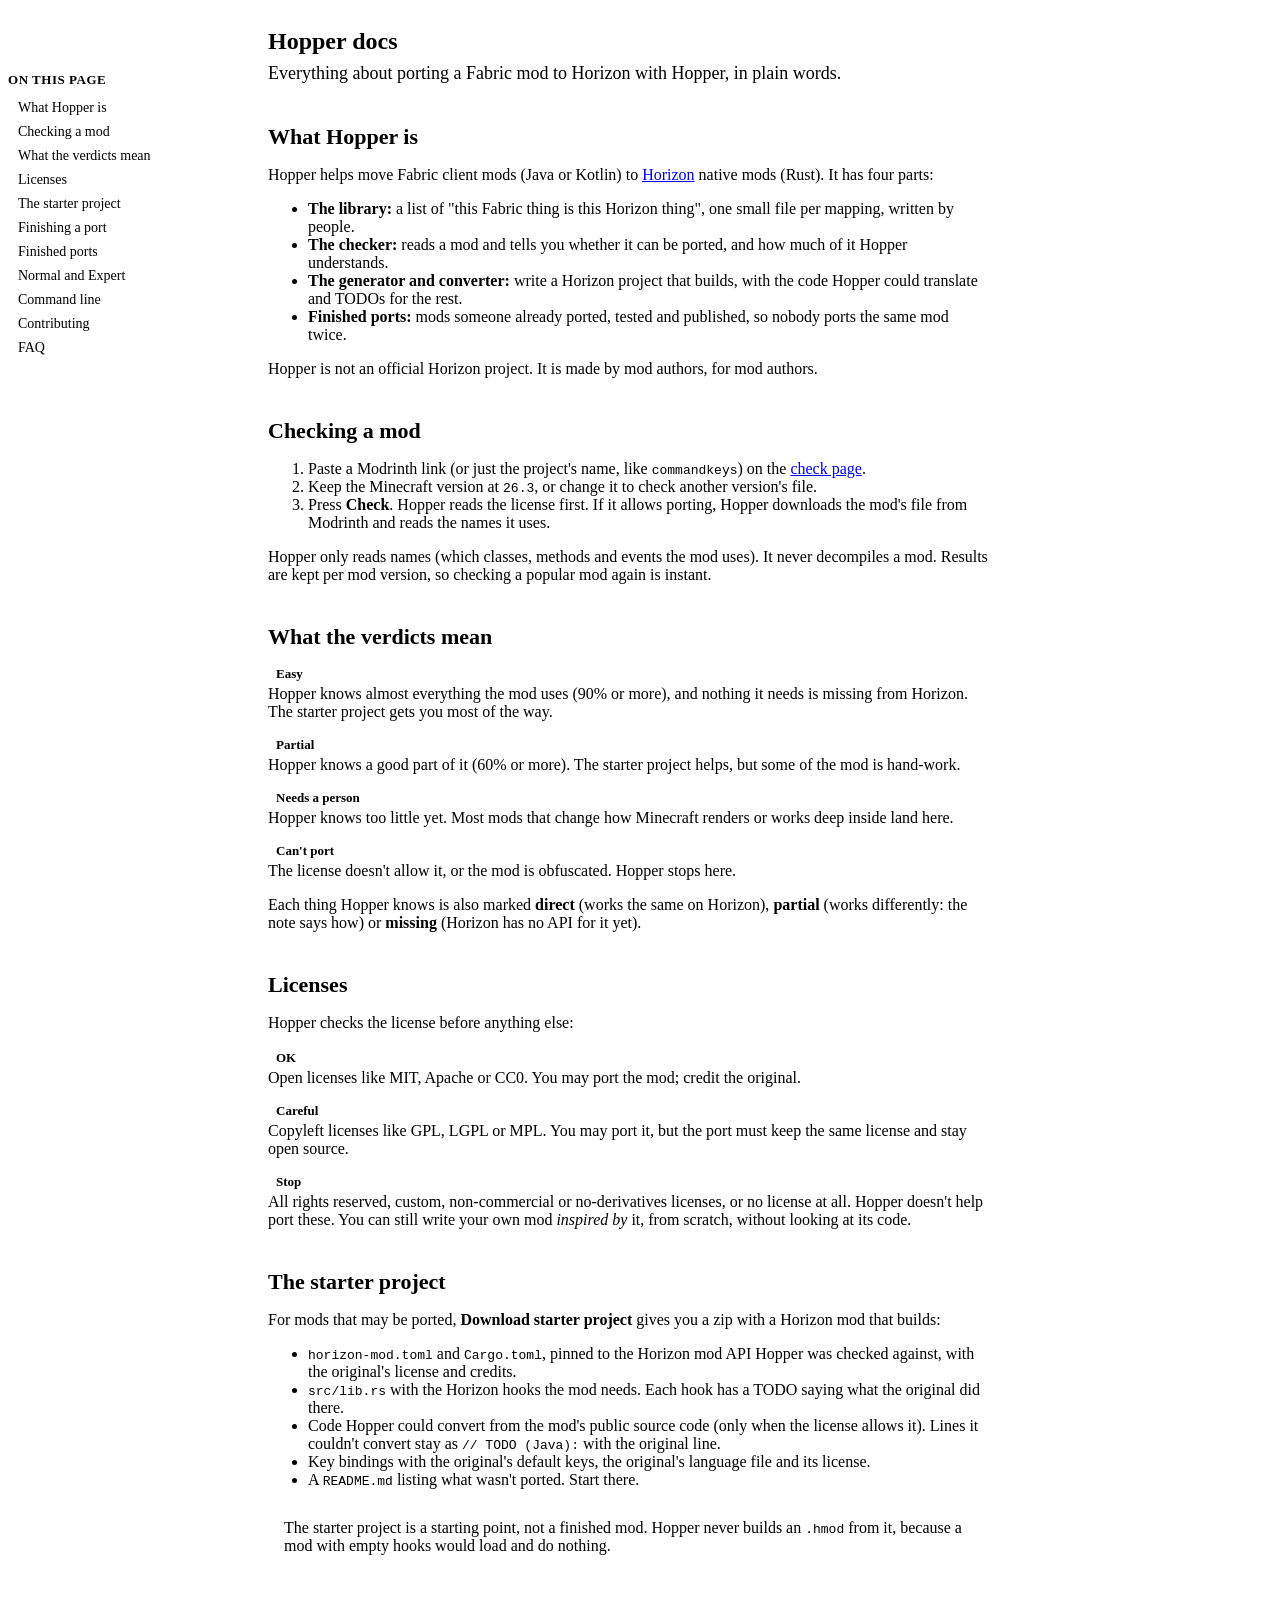
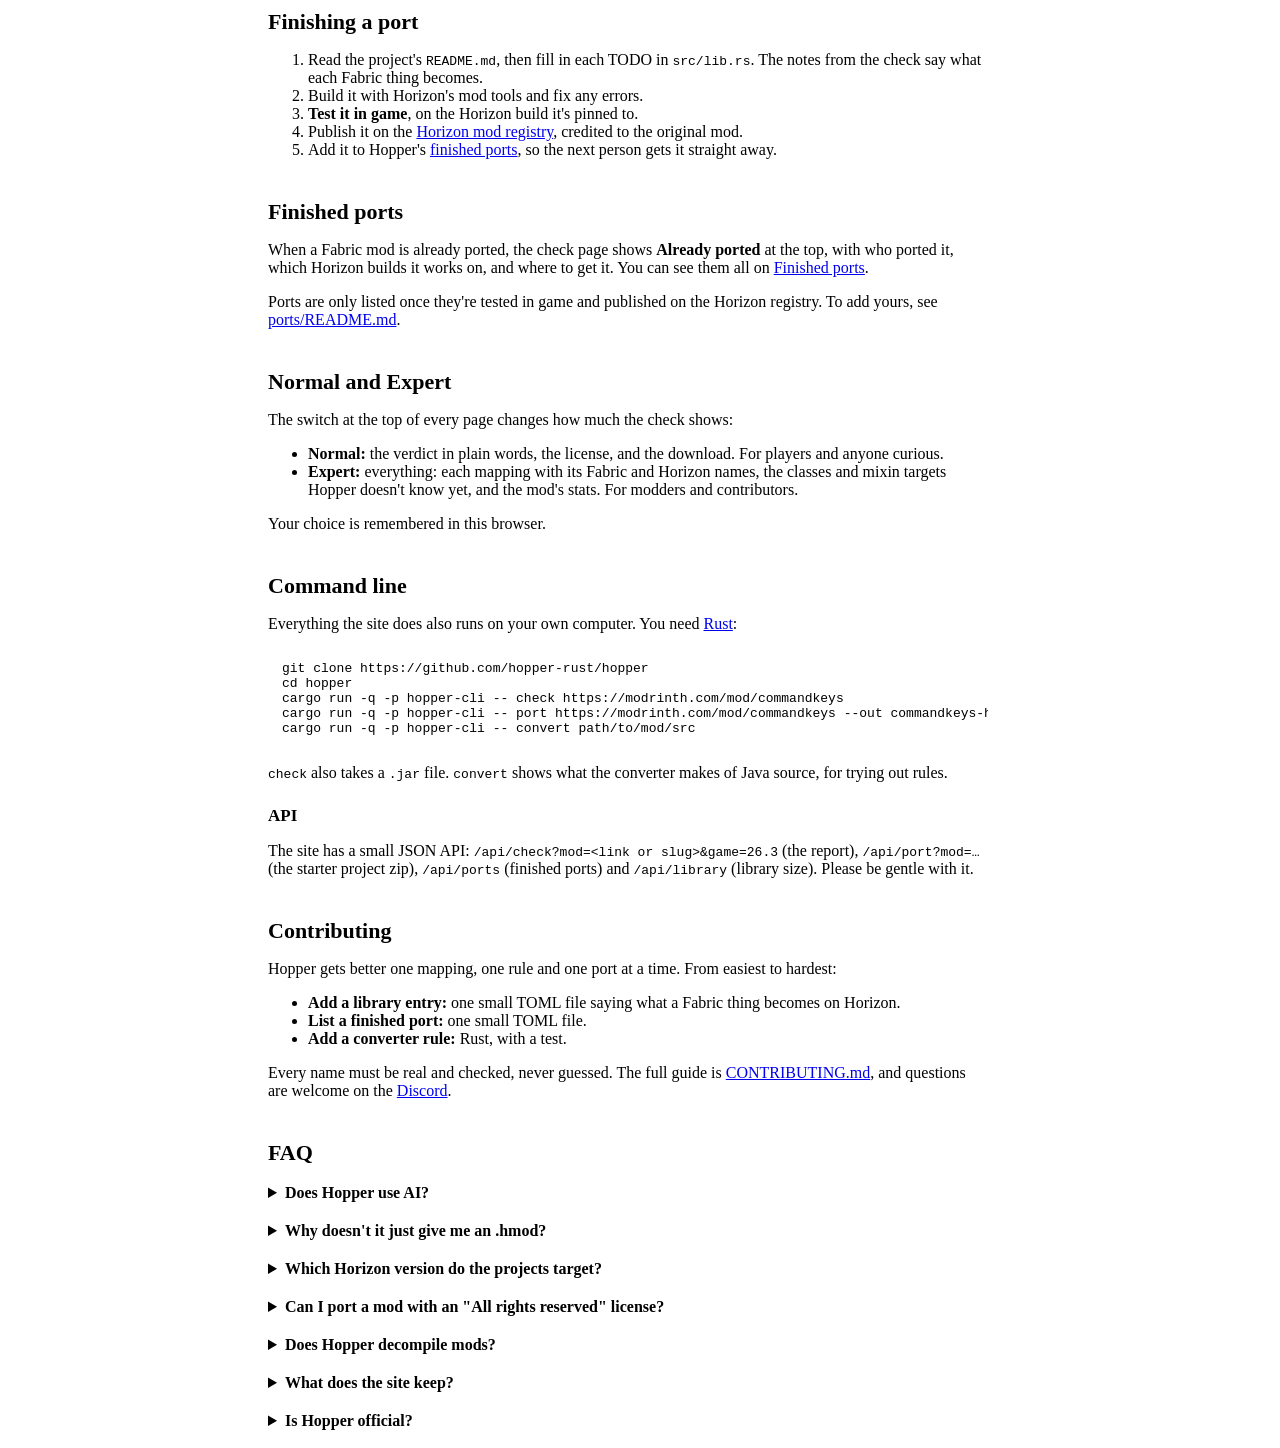
==== server/static/docs.html @ 6eff696b "Site: menu, docs, finished ports page, footer, and Normal/Expert mode Co-Authored-By: Claude Opus 5." ====
<!doctype html>
<html lang="en">
<head>
<meta charset="utf-8">
<meta name="viewport" content="width=device-width, initial-scale=1">
<title>Hopper docs</title>
<meta name="description" content="How Hopper works: checking a Fabric mod, what the verdicts mean, the starter project, finished ports, and contributing.">
<link rel="icon" href="/logo.png">
<link rel="stylesheet" href="/site.css">
<style>
  main { max-width: 1040px; display: grid; grid-template-columns: 220px minmax(0, 1fr); gap: 40px; }
  .toc { position: sticky; top: 72px; align-self: start; font-size: 14px; }
  .toc h2 { margin: 0 0 8px; font-size: 13px; text-transform: uppercase; letter-spacing: .04em; color: var(--muted); }
  .toc ol { margin: 0; padding: 0; list-style: none; }
  .toc a { display: block; padding: 4px 10px; border-radius: 6px; color: var(--muted); text-decoration: none; }
  .toc a:hover { color: var(--ink); background: var(--soft); }
  article { max-width: 720px; }
  article h1 { margin-bottom: 8px; }
  article h2 { margin: 40px 0 8px; font-size: 22px; }
  article h3 { margin: 24px 0 6px; font-size: 17px; }
  article p, article li { color: var(--ink); }
  .lead { color: var(--muted); font-size: 18px; margin-top: 0; }
  dl { margin: 0; }
  dt { font-weight: 700; margin-top: 14px; }
  dd { margin: 2px 0 0; }
  .badge { display: inline-block; padding: 1px 8px; border-radius: 99px; font-size: 13px; font-weight: 600; }
  .b-ok, .b-easy { color: var(--direct); background: var(--direct-bg); }
  .b-careful, .b-partial { color: var(--partial); background: var(--partial-bg); }
  .b-stop, .b-cant { color: var(--missing); background: var(--missing-bg); }
  .b-person { color: var(--accent); background: var(--soft); }
  pre { background: var(--card); border: 1px solid var(--line); border-radius: 8px; padding: 12px 14px; overflow-x: auto; }
  pre code { font-size: 13px; }
  .box { background: var(--card); border: 1px solid var(--line); border-radius: 10px; padding: 14px 16px; margin: 16px 0; }
  details { border-top: 1px solid var(--line); padding: 10px 0; }
  details:last-of-type { border-bottom: 1px solid var(--line); }
  summary { cursor: pointer; font-weight: 600; }
  details p { margin: 8px 0 0; }
  @media (max-width: 820px) {
    main { display: block; }
    .toc { position: static; margin-bottom: 24px; background: var(--card); border: 1px solid var(--line); border-radius: 10px; padding: 12px; }
  }
</style>
</head>
<body>
<!--NAV-->
<main>
  <nav class="toc" aria-label="On this page">
    <h2>On this page</h2>
    <ol>
      <li><a href="#what">What Hopper is</a></li>
      <li><a href="#check">Checking a mod</a></li>
      <li><a href="#verdicts">What the verdicts mean</a></li>
      <li><a href="#licenses">Licenses</a></li>
      <li><a href="#starter">The starter project</a></li>
      <li><a href="#finish">Finishing a port</a></li>
      <li><a href="#ports">Finished ports</a></li>
      <li><a href="#modes">Normal and Expert</a></li>
      <li><a href="#cli">Command line</a></li>
      <li><a href="#contribute">Contributing</a></li>
      <li><a href="#faq">FAQ</a></li>
    </ol>
  </nav>

  <article>
    <h1>Hopper docs</h1>
    <p class="lead">Everything about porting a Fabric mod to Horizon with Hopper, in plain words.</p>

    <h2 id="what">What Hopper is</h2>
    <p>Hopper helps move Fabric client mods (Java or Kotlin) to <a href="https://github.com/horizon-rust/horizon">Horizon</a> native mods (Rust). It has four parts:</p>
    <ul>
      <li><strong>The library:</strong> a list of "this Fabric thing is this Horizon thing", one small file per mapping, written by people.</li>
      <li><strong>The checker:</strong> reads a mod and tells you whether it can be ported, and how much of it Hopper understands.</li>
      <li><strong>The generator and converter:</strong> write a Horizon project that builds, with the code Hopper could translate and TODOs for the rest.</li>
      <li><strong>Finished ports:</strong> mods someone already ported, tested and published, so nobody ports the same mod twice.</li>
    </ul>
    <p>Hopper is not an official Horizon project. It is made by mod authors, for mod authors.</p>

    <h2 id="check">Checking a mod</h2>
    <ol>
      <li>Paste a Modrinth link (or just the project's name, like <code>commandkeys</code>) on the <a href="/">check page</a>.</li>
      <li>Keep the Minecraft version at <code>26.3</code>, or change it to check another version's file.</li>
      <li>Press <strong>Check</strong>. Hopper reads the license first. If it allows porting, Hopper downloads the mod's file from Modrinth and reads the names it uses.</li>
    </ol>
    <p>Hopper only reads names (which classes, methods and events the mod uses). It never decompiles a mod. Results are kept per mod version, so checking a popular mod again is instant.</p>

    <h2 id="verdicts">What the verdicts mean</h2>
    <dl>
      <dt><span class="badge b-easy">Easy</span></dt>
      <dd>Hopper knows almost everything the mod uses (90% or more), and nothing it needs is missing from Horizon. The starter project gets you most of the way.</dd>
      <dt><span class="badge b-partial">Partial</span></dt>
      <dd>Hopper knows a good part of it (60% or more). The starter project helps, but some of the mod is hand-work.</dd>
      <dt><span class="badge b-person">Needs a person</span></dt>
      <dd>Hopper knows too little yet. Most mods that change how Minecraft renders or works deep inside land here.</dd>
      <dt><span class="badge b-cant">Can't port</span></dt>
      <dd>The license doesn't allow it, or the mod is obfuscated. Hopper stops here.</dd>
    </dl>
    <p>Each thing Hopper knows is also marked <strong>direct</strong> (works the same on Horizon), <strong>partial</strong> (works differently: the note says how) or <strong>missing</strong> (Horizon has no API for it yet).</p>

    <h2 id="licenses">Licenses</h2>
    <p>Hopper checks the license before anything else:</p>
    <dl>
      <dt><span class="badge b-ok">OK</span></dt>
      <dd>Open licenses like MIT, Apache or CC0. You may port the mod; credit the original.</dd>
      <dt><span class="badge b-careful">Careful</span></dt>
      <dd>Copyleft licenses like GPL, LGPL or MPL. You may port it, but the port must keep the same license and stay open source.</dd>
      <dt><span class="badge b-stop">Stop</span></dt>
      <dd>All rights reserved, custom, non-commercial or no-derivatives licenses, or no license at all. Hopper doesn't help port these. You can still write your own mod <em>inspired by</em> it, from scratch, without looking at its code.</dd>
    </dl>

    <h2 id="starter">The starter project</h2>
    <p>For mods that may be ported, <strong>Download starter project</strong> gives you a zip with a Horizon mod that builds:</p>
    <ul>
      <li><code>horizon-mod.toml</code> and <code>Cargo.toml</code>, pinned to the Horizon mod API Hopper was checked against, with the original's license and credits.</li>
      <li><code>src/lib.rs</code> with the Horizon hooks the mod needs. Each hook has a TODO saying what the original did there.</li>
      <li>Code Hopper could convert from the mod's public source code (only when the license allows it). Lines it couldn't convert stay as <code>// TODO (Java):</code> with the original line.</li>
      <li>Key bindings with the original's default keys, the original's language file and its license.</li>
      <li>A <code>README.md</code> listing what wasn't ported. Start there.</li>
    </ul>
    <div class="box">The starter project is a starting point, not a finished mod. Hopper never builds an <code>.hmod</code> from it, because a mod with empty hooks would load and do nothing.</div>

    <h2 id="finish">Finishing a port</h2>
    <ol>
      <li>Read the project's <code>README.md</code>, then fill in each TODO in <code>src/lib.rs</code>. The notes from the check say what each Fabric thing becomes.</li>
      <li>Build it with Horizon's mod tools and fix any errors.</li>
      <li><strong>Test it in game</strong>, on the Horizon build it's pinned to.</li>
      <li>Publish it on the <a href="https://github.com/horizon-rust/horizon-mods">Horizon mod registry</a>, credited to the original mod.</li>
      <li>Add it to Hopper's <a href="#ports">finished ports</a>, so the next person gets it straight away.</li>
    </ol>

    <h2 id="ports">Finished ports</h2>
    <p>When a Fabric mod is already ported, the check page shows <strong>Already ported</strong> at the top, with who ported it, which Horizon builds it works on, and where to get it. You can see them all on <a href="/ports">Finished ports</a>.</p>
    <p>Ports are only listed once they're tested in game and published on the Horizon registry. To add yours, see <a href="https://github.com/hopper-rust/hopper/blob/main/ports/README.md">ports/README.md</a>.</p>

    <h2 id="modes">Normal and Expert</h2>
    <p>The switch at the top of every page changes how much the check shows:</p>
    <ul>
      <li><strong>Normal:</strong> the verdict in plain words, the license, and the download. For players and anyone curious.</li>
      <li><strong>Expert:</strong> everything: each mapping with its Fabric and Horizon names, the classes and mixin targets Hopper doesn't know yet, and the mod's stats. For modders and contributors.</li>
    </ul>
    <p>Your choice is remembered in this browser.</p>

    <h2 id="cli">Command line</h2>
    <p>Everything the site does also runs on your own computer. You need <a href="https://rustup.rs">Rust</a>:</p>
<pre><code>git clone https://github.com/hopper-rust/hopper
cd hopper
cargo run -q -p hopper-cli -- check https://modrinth.com/mod/commandkeys
cargo run -q -p hopper-cli -- port https://modrinth.com/mod/commandkeys --out commandkeys-horizon
cargo run -q -p hopper-cli -- convert path/to/mod/src</code></pre>
    <p><code>check</code> also takes a <code>.jar</code> file. <code>convert</code> shows what the converter makes of Java source, for trying out rules.</p>

    <h3>API</h3>
    <p>The site has a small JSON API: <code>/api/check?mod=&lt;link or slug&gt;&amp;game=26.3</code> (the report), <code>/api/port?mod=…</code> (the starter project zip), <code>/api/ports</code> (finished ports) and <code>/api/library</code> (library size). Please be gentle with it.</p>

    <h2 id="contribute">Contributing</h2>
    <p>Hopper gets better one mapping, one rule and one port at a time. From easiest to hardest:</p>
    <ul>
      <li><strong>Add a library entry:</strong> one small TOML file saying what a Fabric thing becomes on Horizon.</li>
      <li><strong>List a finished port:</strong> one small TOML file.</li>
      <li><strong>Add a converter rule:</strong> Rust, with a test.</li>
    </ul>
    <p>Every name must be real and checked, never guessed. The full guide is <a href="https://github.com/hopper-rust/hopper/blob/main/CONTRIBUTING.md">CONTRIBUTING.md</a>, and questions are welcome on the <a href="https://discord.gg/kKqTbptz2T">Discord</a>.</p>

    <h2 id="faq">FAQ</h2>
    <details>
      <summary>Does Hopper use AI?</summary>
      <p>No. Hopper is a dictionary and a rulebook: the library is written by people, and the tools only match names and apply rules. Nothing is sent to an AI model, so it gives the same answer every time.</p>
    </details>
    <details>
      <summary>Why doesn't it just give me an .hmod?</summary>
      <p>Most Fabric mods work by changing Minecraft's own Java code. Horizon is a different game engine written in Rust, so that code doesn't exist there. Hopper can't translate it all automatically, and a mod that builds but does nothing would be worse than no mod. So it gives a modder a head start instead, and points to finished ports when someone has already done the work.</p>
    </details>
    <details>
      <summary>Which Horizon version do the projects target?</summary>
      <p>Each starter project is pinned to one Horizon mod API, written in its <code>horizon-mod.toml</code>, so it always builds against the API it was made for. When Horizon's API changes, Hopper's list of hooks is updated from the new SDK.</p>
    </details>
    <details>
      <summary>Can I port a mod with an "All rights reserved" license?</summary>
      <p>No, and Hopper won't help. You can write your own mod with a similar idea from scratch, without reading or copying the original's code, and say it's inspired by it.</p>
    </details>
    <details>
      <summary>Does Hopper decompile mods?</summary>
      <p>No. The checker only reads the names stored in a mod's file. The converter reads a mod's public source code on GitHub, and only for licenses that allow porting.</p>
    </details>
    <details>
      <summary>What does the site keep?</summary>
      <p>Check results and starter projects, per mod version, so the same mod isn't downloaded again for every visitor. There are no accounts. Your Normal/Expert choice stays in your browser.</p>
    </details>
    <details>
      <summary>Is Hopper official?</summary>
      <p>No. Hopper is not made or endorsed by the Horizon team or Mojang.</p>
    </details>
  </article>
</main>
<!--FOOTER-->
</body>
</html>
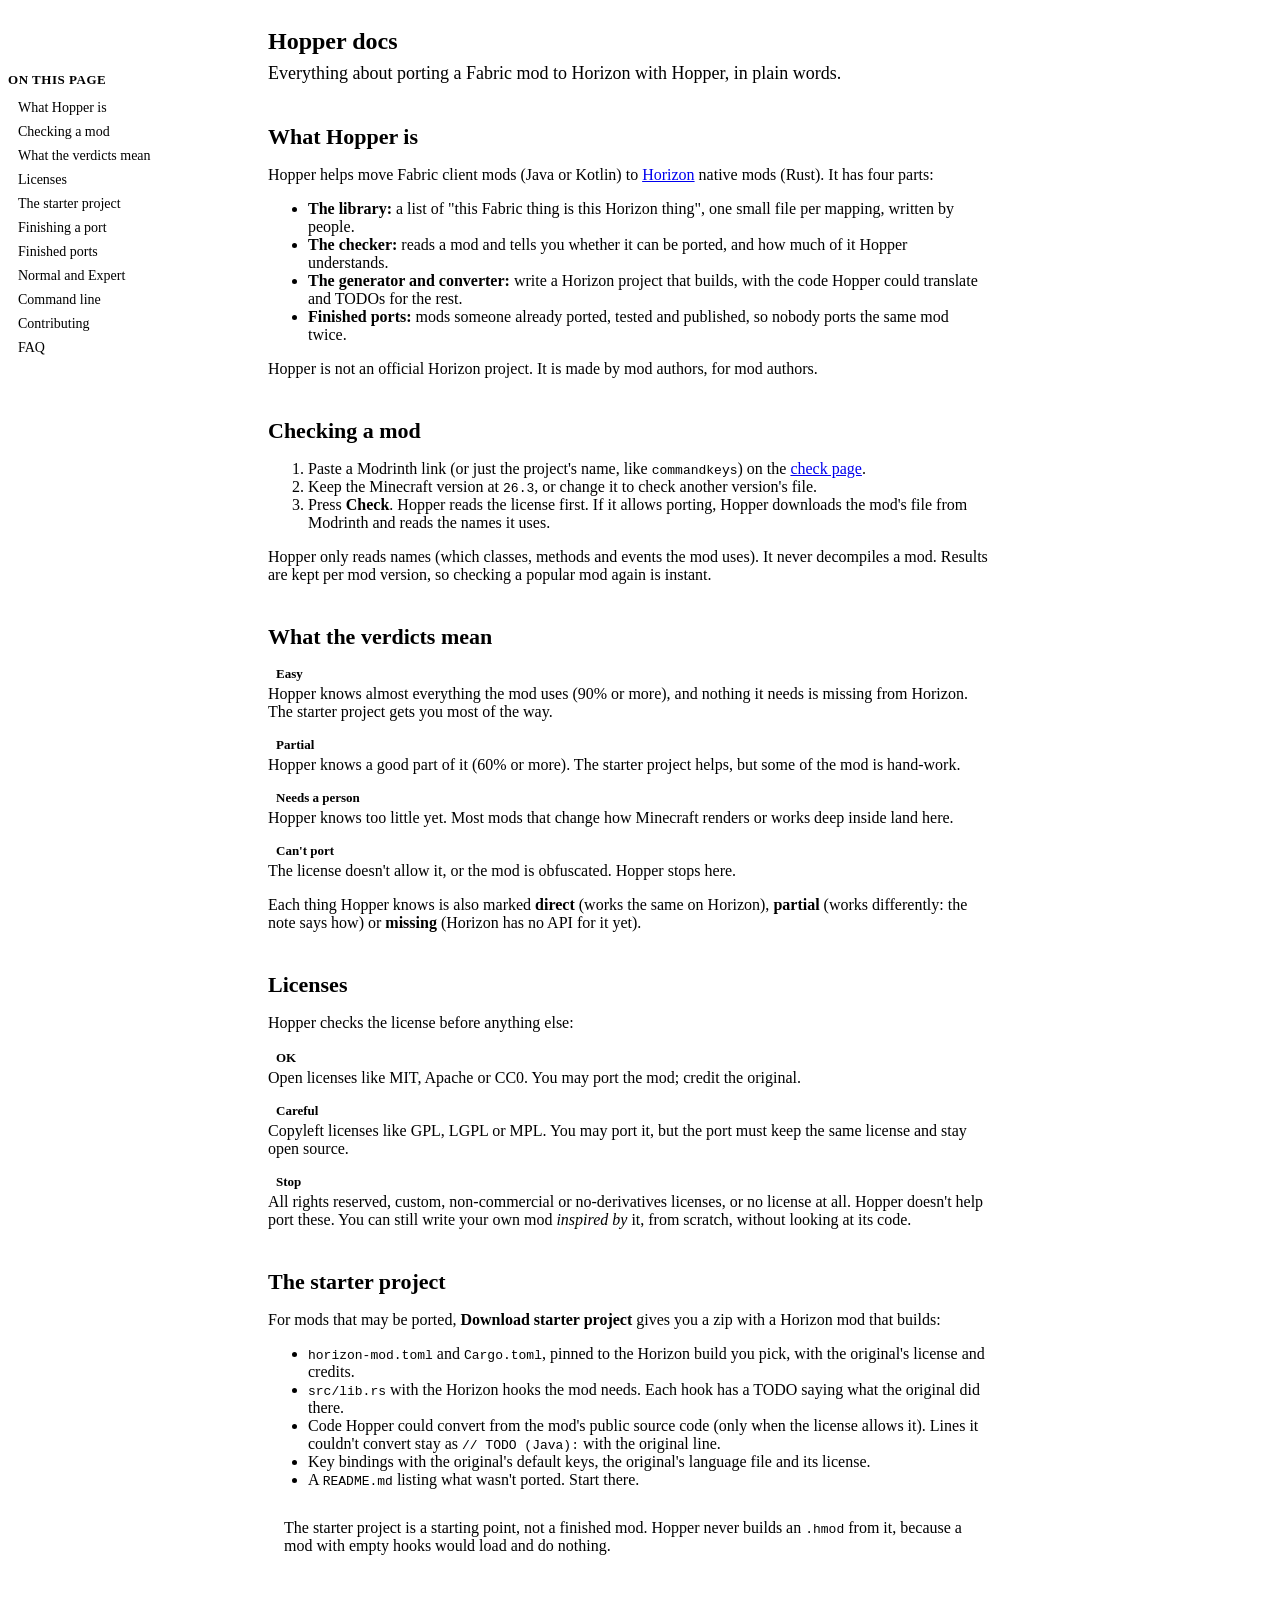
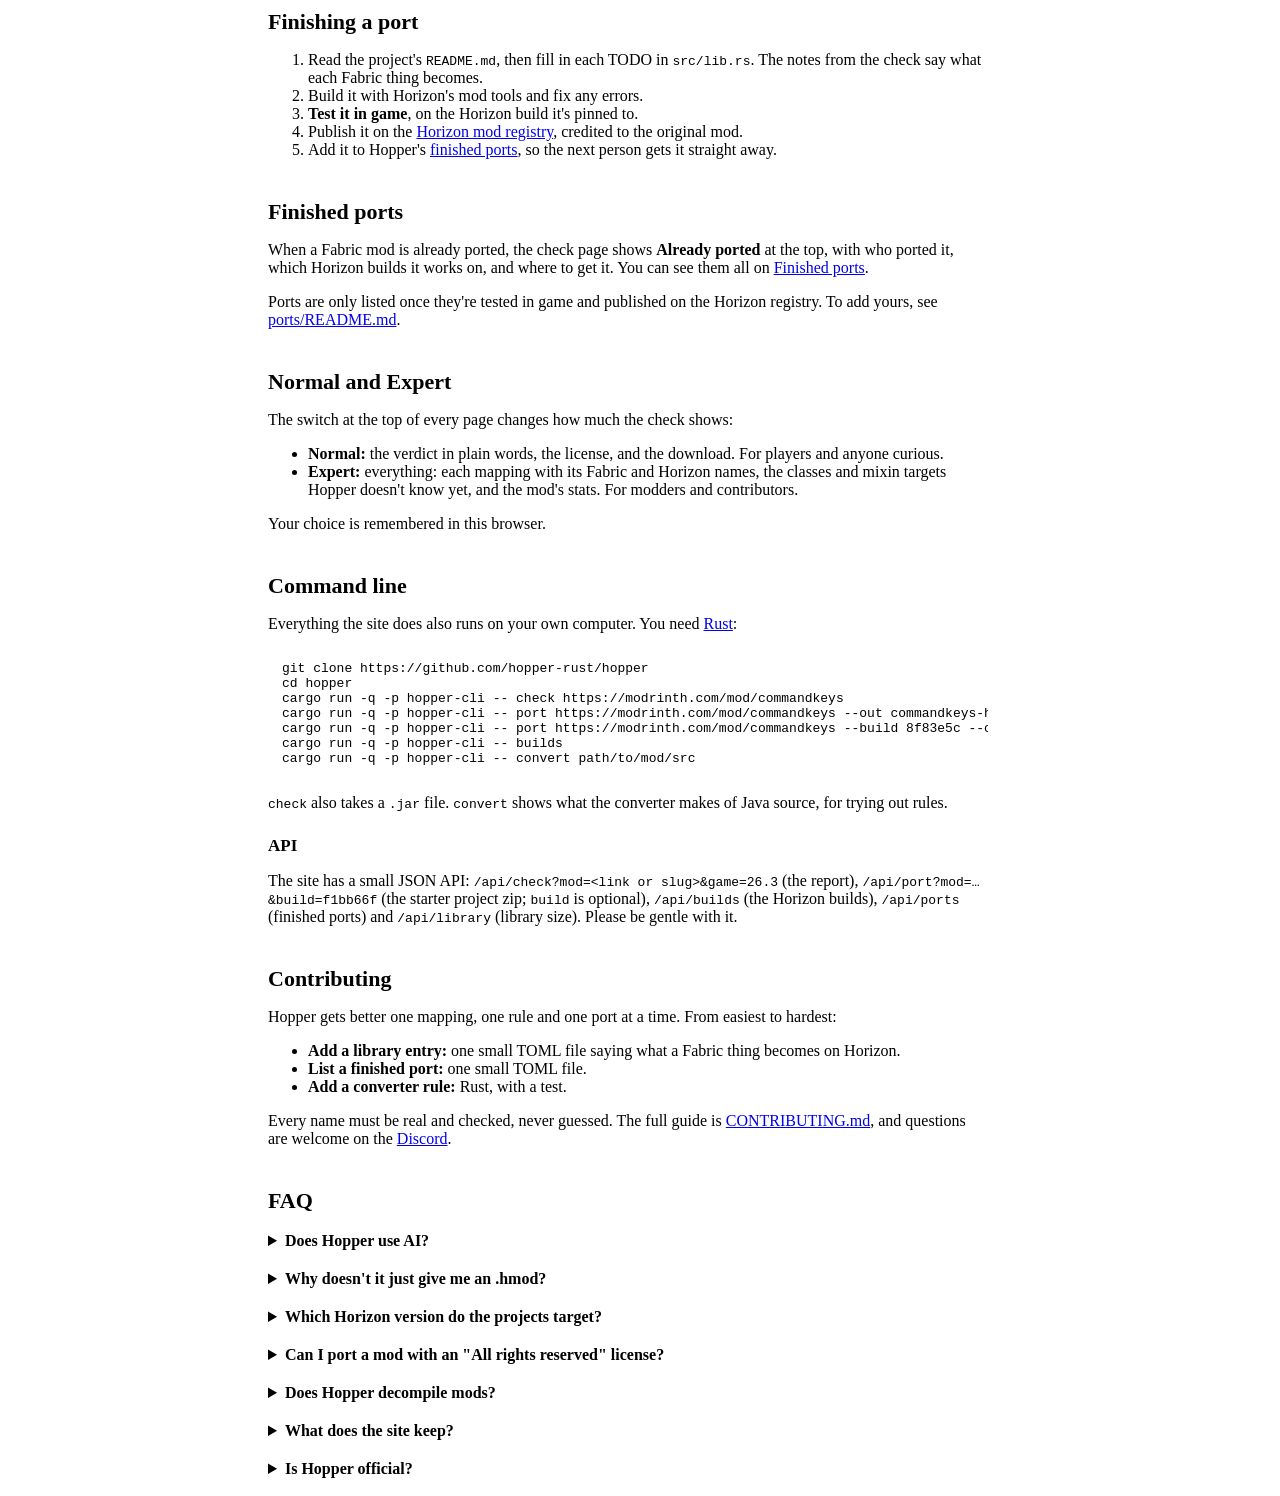
==== commit b8e146d8: "Pick the Horizon build a starter project targets: builds.toml from the launcher's SDKs, too-new hook" ====
--- a/server/static/docs.html
+++ b/server/static/docs.html
@@ -110,7 +110,7 @@
     <h2 id="starter">The starter project</h2>
     <p>For mods that may be ported, <strong>Download starter project</strong> gives you a zip with a Horizon mod that builds:</p>
     <ul>
-      <li><code>horizon-mod.toml</code> and <code>Cargo.toml</code>, pinned to the Horizon mod API Hopper was checked against, with the original's license and credits.</li>
+      <li><code>horizon-mod.toml</code> and <code>Cargo.toml</code>, pinned to the Horizon build you pick, with the original's license and credits.</li>
       <li><code>src/lib.rs</code> with the Horizon hooks the mod needs. Each hook has a TODO saying what the original did there.</li>
       <li>Code Hopper could convert from the mod's public source code (only when the license allows it). Lines it couldn't convert stay as <code>// TODO (Java):</code> with the original line.</li>
       <li>Key bindings with the original's default keys, the original's language file and its license.</li>
@@ -145,11 +145,13 @@
 cd hopper
 cargo run -q -p hopper-cli -- check https://modrinth.com/mod/commandkeys
 cargo run -q -p hopper-cli -- port https://modrinth.com/mod/commandkeys --out commandkeys-horizon
+cargo run -q -p hopper-cli -- port https://modrinth.com/mod/commandkeys --build 8f83e5c --out old-build
+cargo run -q -p hopper-cli -- builds
 cargo run -q -p hopper-cli -- convert path/to/mod/src</code></pre>
     <p><code>check</code> also takes a <code>.jar</code> file. <code>convert</code> shows what the converter makes of Java source, for trying out rules.</p>
 
     <h3>API</h3>
-    <p>The site has a small JSON API: <code>/api/check?mod=&lt;link or slug&gt;&amp;game=26.3</code> (the report), <code>/api/port?mod=…</code> (the starter project zip), <code>/api/ports</code> (finished ports) and <code>/api/library</code> (library size). Please be gentle with it.</p>
+    <p>The site has a small JSON API: <code>/api/check?mod=&lt;link or slug&gt;&amp;game=26.3</code> (the report), <code>/api/port?mod=…&amp;build=f1bb66f</code> (the starter project zip; <code>build</code> is optional), <code>/api/builds</code> (the Horizon builds), <code>/api/ports</code> (finished ports) and <code>/api/library</code> (library size). Please be gentle with it.</p>
 
     <h2 id="contribute">Contributing</h2>
     <p>Hopper gets better one mapping, one rule and one port at a time. From easiest to hardest:</p>
@@ -171,7 +173,7 @@
     </details>
     <details>
       <summary>Which Horizon version do the projects target?</summary>
-      <p>Each starter project is pinned to one Horizon mod API, written in its <code>horizon-mod.toml</code>, so it always builds against the API it was made for. When Horizon's API changes, Hopper's list of hooks is updated from the new SDK.</p>
+      <p>You pick it: next to <strong>Download starter project</strong>, choose the Horizon build you play on (the newest is the default). The project is pinned to that build in its <code>horizon-mod.toml</code>, so it builds against that build's mod API. Its <code>README.md</code> also says the oldest build that has everything the port needs, and warns you if the build you picked is too old for part of it. Horizon's API only grows, so a port usually keeps working on newer builds.</p>
     </details>
     <details>
       <summary>Can I port a mod with an "All rights reserved" license?</summary>
